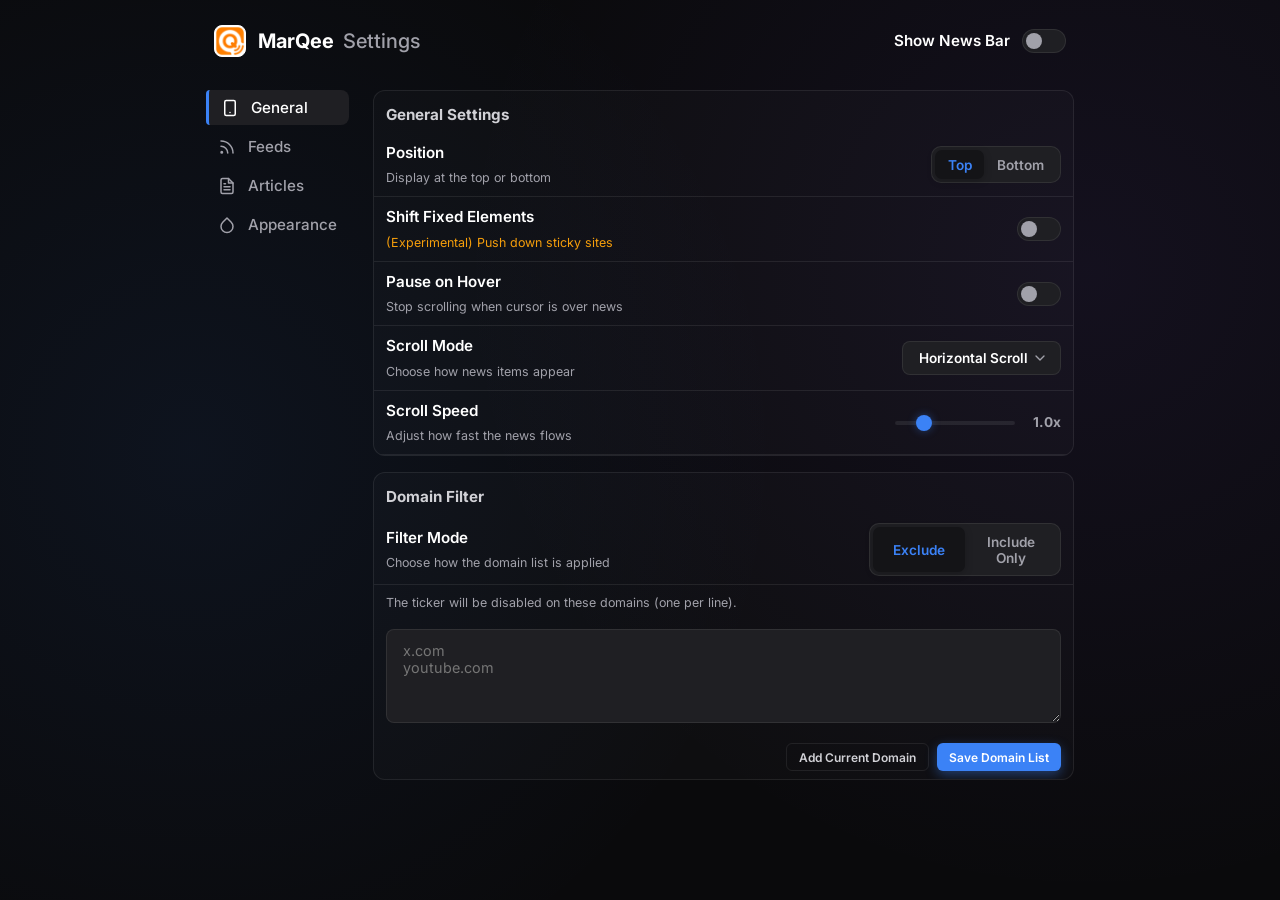
==== index.html @ fc572190 "feat: update default configuration settings and initialize new storage parameters" ====
<!DOCTYPE html>
<html lang="en">

<head>
    <meta charset="UTF-8">
    <meta name="viewport" content="width=device-width, initial-scale=1.0">
    <title>MarQee</title>
    <!-- Google Fonts: Inter for general English/Numbers, and Noto Sans JP just in case Japanese content is displayed -->
    <link rel="preconnect" href="https://fonts.googleapis.com">
    <link rel="preconnect" href="https://fonts.gstatic.com" crossorigin>
    <link
        href="https://fonts.googleapis.com/css2?family=Inter:wght@400;600;800&family=Noto+Sans+JP:wght@400;500;700&display=swap"
        rel="stylesheet">
    <link rel="stylesheet" href="style.css">
</head>

<body>

    <main class="mq-app-container">
        <!-- Settings Header -->
        <div class="mq-modal-header">
            <div class="mq-header-logo">
                <img src="icons/icon32.png" alt="MarQee Logo" class="mq-header-icon">
                <h2><span class="mq-brand-name">MarQee</span> <span class="mq-settings-text">Settings</span></h2>
            </div>
            <div class="mq-header-toggle" style="display: flex; align-items: center; gap: 0.75rem;">
                <span style="font-size: 0.95rem; font-weight: 600;">Show News Bar</span>
                <label class="mq-toggle-switch" aria-label="Show News Bar">
                    <input type="checkbox" id="mq-ticker-bar-toggle">
                    <span class="mq-toggle-slider"></span>
                </label>
            </div>
        </div>

        <div class="mq-settings-layout">
            <div class="mq-tabs-nav vertical">
                <button class="mq-tab-btn active" data-tab="tab-scroll">
                    <svg xmlns="http://www.w3.org/2000/svg" width="18" height="18" viewBox="0 0 24 24" fill="none" stroke="currentColor" stroke-width="2" stroke-linecap="round" stroke-linejoin="round"><rect x="5" y="2" width="14" height="20" rx="2" ry="2"></rect><line x1="12" y1="18" x2="12" y2="18"></line></svg>
                    General
                </button>
                <button class="mq-tab-btn" data-tab="tab-feed">
                    <svg xmlns="http://www.w3.org/2000/svg" width="18" height="18" viewBox="0 0 24 24" fill="none" stroke="currentColor" stroke-width="2" stroke-linecap="round" stroke-linejoin="round"><path d="M4 11a9 9 0 0 1 9 9"></path><path d="M4 4a16 16 0 0 1 16 16"></path><circle cx="5" cy="19" r="1"></circle></svg>
                    Feeds
                </button>
                <button class="mq-tab-btn" data-tab="tab-article">
                    <svg xmlns="http://www.w3.org/2000/svg" width="18" height="18" viewBox="0 0 24 24" fill="none" stroke="currentColor" stroke-width="2" stroke-linecap="round" stroke-linejoin="round"><path d="M14 2H6a2 2 0 0 0-2 2v16a2 2 0 0 0 2 2h12a2 2 0 0 0 2-2V8z"></path><polyline points="14 2 14 8 20 8"></polyline><line x1="16" y1="13" x2="8" y2="13"></line><line x1="16" y1="17" x2="8" y2="17"></line><polyline points="10 9 9 9 8 9"></polyline></svg>
                    Articles
                </button>
                <button class="mq-tab-btn" data-tab="tab-style">
                    <svg xmlns="http://www.w3.org/2000/svg" width="18" height="18" viewBox="0 0 24 24" fill="none" stroke="currentColor" stroke-width="2" stroke-linecap="round" stroke-linejoin="round"><path d="M12 2.69l5.66 5.66a8 8 0 1 1-11.31 0z"></path></svg>
                    Appearance
                </button>
            </div>

            <div class="mq-modal-body">
            <!-- Tab 1: General Settings (formerly Scroll) -->
            <div class="mq-tab-pane active" id="tab-scroll">
                <div class="mq-settings-section">
                    <h3>General Settings</h3>
                    <!-- Ticker Bar Position -->
                    <div class="mq-setting-row">
                        <div class="mq-setting-label">
                            <span class="mq-setting-title">Position</span>
                            <span class="mq-setting-desc">Display at the top or bottom</span>
                        </div>
                        <div class="mq-position-toggle" id="mq-ticker-pos-options">
                            <button class="mq-pos-btn active" data-pos="top">Top</button>
                            <button class="mq-pos-btn" data-pos="bottom">Bottom</button>
                        </div>
                    </div>

                    <!-- Shift Fixed Elements -->
                    <div class="mq-setting-row" id="mq-shift-fixed-row">
                        <div class="mq-setting-label">
                            <span class="mq-setting-title">Shift Fixed Elements</span>
                            <span class="mq-setting-desc" style="color: #f59e0b;">(Experimental) Push down sticky sites</span>
                        </div>
                        <label class="mq-toggle-switch" aria-label="Shift Fixed Elements">
                            <input type="checkbox" id="mq-shift-fixed-toggle">
                            <span class="mq-toggle-slider"></span>
                        </label>
                    </div>

                    <!-- Hover Pause Toggle -->
                    <div class="mq-setting-row">
                        <div class="mq-setting-label">
                            <span class="mq-setting-title">Pause on Hover</span>
                            <span class="mq-setting-desc">Stop scrolling when cursor is over news</span>
                        </div>
                        <label class="mq-toggle-switch" aria-label="Pause on Hover">
                            <input type="checkbox" id="mq-hover-pause-toggle">
                            <span class="mq-toggle-slider"></span>
                        </label>
                    </div>

                    <!-- Scroll Mode Selection -->
                    <div class="mq-setting-row">
                        <div class="mq-setting-label">
                            <span class="mq-setting-title">Scroll Mode</span>
                            <span class="mq-setting-desc">Choose how news items appear</span>
                        </div>
                        <select id="mq-scroll-mode-select" class="mq-custom-select">
                            <option value="horizontal">Horizontal Scroll</option>
                            <option value="horizontal-push">Horizontal Push</option>
                            <option value="vertical-push">Vertical Push</option>
                        </select>
                    </div>

                    <!-- Speed Control (Horizontal) -->
                    <div class="mq-setting-row" id="mq-speed-control-row">
                        <div class="mq-setting-label">
                            <span class="mq-setting-title">Scroll Speed</span>
                            <span class="mq-setting-desc">Adjust how fast the news flows</span>
                        </div>
                        <div class="mq-speed-control" title="Adjust scroll speed">
                            <input type="range" id="mq-speed-slider" min="0.5" max="3.0" step="0.1" value="1.0"
                                aria-label="Speed adjustment">
                            <span id="mq-speed-value" class="mq-speed-val">1.0x</span>
                        </div>
                    </div>

                    <!-- Pause Duration (Vertical) -->
                    <div class="mq-setting-row" id="mq-pause-duration-row" style="display: none;">
                        <div class="mq-setting-label">
                            <span class="mq-setting-title">Pause Duration</span>
                            <span class="mq-setting-desc">Time to stay on each article (s)</span>
                        </div>
                        <div class="mq-speed-control">
                            <input type="range" id="mq-pause-slider" min="1" max="10" step="1" value="3"
                                aria-label="Pause duration adjustment">
                            <span id="mq-pause-value" class="mq-speed-val">3s</span>
                        </div>
                    </div>
                </div>

                <!-- Domain Filter -->
                <div class="mq-settings-section">
                    <h3>Domain Filter</h3>
                    <div class="mq-setting-row">
                        <div class="mq-setting-label">
                            <span class="mq-setting-title">Filter Mode</span>
                            <span class="mq-setting-desc">Choose how the domain list is applied</span>
                        </div>
                        <div class="mq-position-toggle" id="mq-domain-filter-mode-options">
                            <button class="mq-pos-btn active" data-mode="exclude">Exclude</button>
                            <button class="mq-pos-btn" data-mode="include">Include Only</button>
                        </div>
                    </div>
                    <div class="mq-setting-row" style="flex-direction: column; align-items: flex-start; gap: 0.75rem;">
                        <div id="mq-domain-filter-desc" class="mq-setting-desc" style="margin-bottom: 0.25rem;">
                            The ticker will be disabled on these domains (one per line).
                        </div>
                        <textarea id="mq-excluded-domains-textarea" class="mq-custom-textarea" rows="4" placeholder="x.com&#10;youtube.com" style="width: 100%; box-sizing: border-box;"></textarea>
                        <div style="width: 100%; display: flex; justify-content: flex-end; gap: 0.5rem; margin-top: 0.5rem;">
                            <button id="mq-add-current-domain-btn" class="mq-secondary-btn mini">Add Current Domain</button>
                            <button id="mq-save-domains-btn" class="mq-primary-btn mini">Save Domain List</button>
                        </div>
                    </div>
                </div>
            </div>

            <!-- Tab 2: Feed Management -->
            <div class="mq-tab-pane" id="tab-feed">
                <!-- RSS Fetch Interval Control -->
                <div class="mq-settings-section">
                    <h3>Update Settings</h3>
                    <div class="mq-setting-row">
                        <div class="mq-setting-label">
                            <span class="mq-setting-title">Update Interval</span>
                            <span class="mq-setting-desc">How often to check for news (minutes)</span>
                        </div>
                        <div class="mq-speed-control" title="Adjust update interval">
                            <input type="range" id="mq-interval-slider" min="1" max="60" step="1" value="15"
                                aria-label="Interval adjustment">
                            <span id="mq-interval-value" class="mq-speed-val">15m</span>
                        </div>
                    </div>
                </div>

                <div class="mq-settings-section mq-feed-form-container">
                    <h3 id="mq-form-title">Add Feed</h3>
                    <div class="mq-form-group">
                        <label for="mq-new-genre-name">Source Name</label>
                        <input type="text" id="mq-new-genre-name" placeholder="e.g., World News">
                    </div>
                    <div class="mq-form-group">
                        <label for="mq-new-feed-url">RSS URL</label>
                        <input type="url" id="mq-new-feed-url" placeholder="https://example.com/rss.xml">
                    </div>
                    <div class="mq-form-actions">
                        <button id="mq-add-feed-btn" class="mq-primary-btn">Add</button>
                        <button id="mq-cancel-edit-btn" class="mq-secondary-btn" style="display: none;">Cancel</button>
                    </div>
                </div>

                <div class="mq-settings-section mq-feed-list-container">
                    <h3>Registered Feeds</h3>
                    <ul class="mq-feed-list" id="mq-feed-list">
                        <!-- Feed items will be injected here -->
                    </ul>
                </div>
            </div>

            <!-- Tab 2: Article Processing -->
            <div class="mq-tab-pane" id="tab-article">
                <div class="mq-settings-section">
                    <h3>Article Settings</h3>

                    <!-- Article Age Filter Toggle -->
                    <div class="mq-setting-row">
                        <div class="mq-setting-label">
                            <span class="mq-setting-title">Show Recent Only</span>
                            <span class="mq-setting-desc">Only show articles within a time window</span>
                        </div>
                        <label class="mq-toggle-switch" aria-label="Show Recent Only">
                            <input type="checkbox" id="mq-article-age-filter-toggle">
                            <span class="mq-toggle-slider"></span>
                        </label>
                    </div>

                    <!-- Article Age Hours Slider -->
                    <div class="mq-setting-row" id="mq-article-age-row" style="display: none;">
                        <div class="mq-setting-label">
                            <span class="mq-setting-title">Time Window</span>
                            <span class="mq-setting-desc">Show articles from the last X hours</span>
                        </div>
                        <div class="mq-speed-control">
                            <input type="range" id="mq-article-age-slider" min="1" max="72" step="1" value="12"
                                aria-label="Article age filter hours">
                            <span id="mq-article-age-value" class="mq-speed-val">12h</span>
                        </div>
                    </div>

                    <!-- Article Sort Order -->
                    <div class="mq-setting-row">
                        <div class="mq-setting-label">
                            <span class="mq-setting-title">Sort Order</span>
                            <span class="mq-setting-desc">Order in which articles are shown</span>
                        </div>
                        <select id="mq-article-sort-select" class="mq-custom-select">
                            <option value="chrono">Newest First</option>
                            <option value="random">Random</option>
                        </select>
                    </div>

                    <!-- Blink New Articles Toggle -->
                    <div class="mq-setting-row">
                        <div class="mq-setting-label">
                            <span class="mq-setting-title">Blink New Articles</span>
                            <span class="mq-setting-desc">Highlight news from the last hour</span>
                        </div>
                        <label class="mq-toggle-switch" aria-label="Blink New Articles">
                            <input type="checkbox" id="mq-blink-new-toggle">
                            <span class="mq-toggle-slider"></span>
                        </label>
                    </div>

                    <!-- Article Grouping -->
                    <div class="mq-setting-row">
                        <div class="mq-setting-label">
                            <span class="mq-setting-title">Display Mode</span>
                            <span class="mq-setting-desc">Group by source or mix them all</span>
                        </div>
                        <select id="mq-article-group-select" class="mq-custom-select">
                            <option value="grouped">Group by Source</option>
                            <option value="mixed" selected>Mixed</option>
                        </select>
                    </div>
                </div>
            </div>

            <!-- Tab 3: Visual Style -->
            <div class="mq-tab-pane" id="tab-style">
                <div class="mq-settings-section">
                    <h3>Style Customization</h3>

                    <!-- Color Scheme Selection -->
                    <div class="mq-setting-row">
                        <div class="mq-setting-label">
                            <span class="mq-setting-title">Color Scheme</span>
                            <span class="mq-setting-desc">Change the news bar colors</span>
                        </div>
                        <select id="mq-color-scheme-select" class="mq-custom-select">
                            <option value="system">System (Default)</option>
                            <option value="light">Light</option>
                            <option value="dark">Dark</option>
                            <option value="neon-blue">Neon Blue</option>
                            <option value="amber">Amber (Retro)</option>
                            <option value="tricolor">Tricolor LED</option>
                            <option value="emerald">Emerald</option>
                             <option value="monochrome">Monochrome</option>
                        </select>
                    </div>

                    <!-- Custom Scheme Colors (Nested) -->
                    <div id="mq-custom-colors-container" class="mq-sub-settings-container">
                        <!-- Light Mode Color Picker -->
                        <div id="mq-group-light-color" class="mq-setting-row mq-sub-row">
                            <div class="mq-setting-label">
                                <span class="mq-setting-title">Light Mode Text</span>
                            </div>
                            <div class="mq-color-picker-group">
                                <input type="color" id="mq-color-light-picker" value="#2563eb">
                                <button id="mq-reset-light-color" class="mq-reset-btn" title="Reset to default">
                                    <svg xmlns="http://www.w3.org/2000/svg" width="14" height="14" viewBox="0 0 24 24" fill="none" stroke="currentColor" stroke-width="2" stroke-linecap="round" stroke-linejoin="round"><path d="M3 12a9 9 0 0 1 9-9 9.75 9.75 0 0 1 6.74 2.74L21 8"></path><path d="M21 3v5h-5"></path><path d="M21 12a9 9 0 0 1-9 9 9.75 9.75 0 0 1-6.74-2.74L3 16"></path><path d="M8 16H3v5"></path></svg>
                                </button>
                            </div>
                        </div>

                        <!-- Dark Mode Color Picker -->
                        <div id="mq-group-dark-color" class="mq-setting-row mq-sub-row">
                            <div class="mq-setting-label">
                                <span class="mq-setting-title">Dark Mode Text</span>
                            </div>
                            <div class="mq-color-picker-group">
                                <input type="color" id="mq-color-dark-picker" value="#3b82f6">
                                <button id="mq-reset-dark-color" class="mq-reset-btn" title="Reset to default">
                                    <svg xmlns="http://www.w3.org/2000/svg" width="14" height="14" viewBox="0 0 24 24" fill="none" stroke="currentColor" stroke-width="2" stroke-linecap="round" stroke-linejoin="round"><path d="M3 12a9 9 0 0 1 9-9 9.75 9.75 0 0 1 6.74 2.74L21 8"></path><path d="M21 3v5h-5"></path><path d="M21 12a9 9 0 0 1-9 9 9.75 9.75 0 0 1-6.74-2.74L3 16"></path><path d="M8 16H3v5"></path></svg>
                                </button>
                            </div>
                        </div>

                        <!-- Tricolor LED Customization -->
                        <div id="mq-group-tricolor-color">
                            <div class="mq-setting-row mq-sub-row">
                                <div class="mq-setting-label">
                                    <span class="mq-setting-title">Article Title</span>
                                </div>
                                <select id="mq-tricolor-link-select" class="mq-custom-select mini">
                                    <option value="#ffb000">Orange</option>
                                    <option value="#00ff41">Green</option>
                                    <option value="#ff4d4d">Red</option>
                                </select>
                            </div>
                            <div class="mq-setting-row mq-sub-row">
                                <div class="mq-setting-label">
                                    <span class="mq-setting-title">Timestamp</span>
                                </div>
                                <select id="mq-tricolor-time-select" class="mq-custom-select mini">
                                    <option value="#ffb000">Orange</option>
                                    <option value="#00ff41">Green</option>
                                    <option value="#ff4d4d">Red</option>
                                </select>
                            </div>
                            <div class="mq-setting-row mq-sub-row">
                                <div class="mq-setting-label">
                                    <span class="mq-setting-title">Source Name</span>
                                </div>
                                <select id="mq-tricolor-source-select" class="mq-custom-select mini">
                                    <option value="#ffb000">Orange</option>
                                    <option value="#00ff41">Green</option>
                                    <option value="#ff4d4d">Red</option>
                                </select>
                            </div>
                            <div class="mq-setting-row mq-sub-row" style="justify-content: flex-end; padding-top: 0.5rem; padding-bottom: 0.5rem;">
                                <button id="mq-reset-tricolor-colors" class="mq-secondary-btn mini">Reset Tricolor Defaults</button>
                            </div>
                        </div>
                    </div>


                    <!-- Font Weight Selection -->
                    <div class="mq-setting-row">
                        <div class="mq-setting-label">
                            <span class="mq-setting-title">Font Weight</span>
                            <span class="mq-setting-desc">Adjust the thickness of the text</span>
                        </div>
                        <select id="mq-font-weight-select" class="mq-custom-select">
                            <option value="light">Light</option>
                            <option value="normal" selected>Normal</option>
                            <option value="bold">Bold</option>
                        </select>
                    </div>

                    <!-- Font Size Control -->
                    <div class="mq-setting-row">
                        <div class="mq-setting-label">
                            <span class="mq-setting-title">Font Size</span>
                            <span class="mq-setting-desc">Adjust the size of the ticker text</span>
                        </div>
                        <div class="mq-speed-control">
                            <input type="range" id="mq-font-size-slider" min="10" max="24" step="1" value="14"
                                aria-label="Font size adjustment">
                            <span id="mq-font-size-value" class="mq-speed-val">14px</span>
                        </div>
                    </div>

                    <!-- Visual Effect Selection (Segmented Control) -->
                    <div class="mq-setting-row" id="mq-visual-effect-row">
                        <div class="mq-setting-label">
                            <span class="mq-setting-title">Visual Effect</span>
                            <span class="mq-setting-desc">Choose a premium overlay effect</span>
                        </div>
                        <div class="mq-position-toggle" id="mq-visual-effect-options">
                            <button class="mq-pos-btn active" data-effect="none">None</button>
                            <button class="mq-pos-btn" data-effect="glass">Glass</button>
                            <button class="mq-pos-btn" data-effect="led">LED</button>
                        </div>
                    </div>

                    <!-- Glass Blur Intensity -->
                    <div class="mq-setting-row" id="mq-glass-blur-row" style="display:none;">
                        <div class="mq-setting-label">
                            <span class="mq-setting-title">Blur Intensity</span>
                            <span class="mq-setting-desc">Adjust the background blur strength</span>
                        </div>
                        <div class="mq-speed-control">
                            <input type="range" id="mq-glass-blur-slider" min="0" max="20" step="1" value="12">
                            <span id="mq-glass-blur-value" class="mq-speed-val">12px</span>
                        </div>
                    </div>

                    <!-- Glass Brightness -->
                    <div class="mq-setting-row" id="mq-glass-brightness-row" style="display:none;">
                        <div class="mq-setting-label">
                            <span class="mq-setting-title">Brightness</span>
                            <span class="mq-setting-desc">Adjust glass overlay brightness</span>
                        </div>
                        <div class="mq-speed-control">
                            <input type="range" id="mq-glass-brightness-slider" min="0.2" max="2.0" step="0.1" value="1.0">
                            <span id="mq-glass-brightness-value" class="mq-speed-val">1.0</span>
                        </div>
                    </div>

                    <!-- LED Blend Mode -->
                    <div class="mq-setting-row" id="mq-led-blend-mode-row">
                        <div class="mq-setting-label">
                            <span class="mq-setting-title">Blend Mode</span>
                            <span class="mq-setting-desc">How the LED grid combines with text</span>
                        </div>
                        <select id="mq-led-blend-mode-select" class="mq-custom-select">
                            <option value="screen">Screen</option>
                            <option value="overlay" selected>Overlay</option>
                            <option value="lighten">Lighten</option>
                            <option value="color-dodge">Color Dodge</option>
                            <option value="soft-light">Soft Light</option>
                            <option value="difference">Difference</option>
                        </select>
                    </div>

                    <!-- LED Grid Opacity -->
                    <div class="mq-setting-row" id="mq-led-opacity-row">
                        <div class="mq-setting-label">
                            <span class="mq-setting-title">Grid Opacity</span>
                            <span class="mq-setting-desc">Adjust the visibility of the LED grid</span>
                        </div>
                        <div class="mq-speed-control">
                            <input type="range" id="mq-led-opacity-slider" min="0" max="1" step="0.1" value="0.6"
                                aria-label="Grid opacity adjustment">
                            <span id="mq-led-opacity-value" class="mq-speed-val">0.6</span>
                        </div>
                    </div>


                </div>
            </div>

            <!-- Tab 4: Scroll Behavior -->
        </div>
    </main>


    <script src="script.js"></script>
</body>

</html>
---- style.css ----
:root {
    /* Color Palette - Default (Dark) */
    --mq-bg-primary: #0a0a0c;
    --mq-bg-secondary: #141417;
    --mq-bg-tertiary: #1f1f23;

    --mq-text-primary: #ffffff;
    --mq-text-secondary: #d1d1d6;
    /* Brightened from #a1a1aa */
    --mq-text-tertiary: #a1a1aa;
    /* Brightened from #71717a */

    --mq-accent-primary: #3b82f6;
    --mq-accent-glow: rgba(59, 130, 246, 0.4);
    --mq-live-red: #ef4444;
    --mq-danger: #ef4444;

    --mq-logo-gradient: linear-gradient(135deg, #fff 0%, #a1a1aa 100%);
    --mq-header-brand-color: #ffffff;
    --mq-header-icon-border: #ffffff;

    /* Element Borders / Glassmorphism */
    --mq-border-color: rgba(255, 255, 255, 0.08);
    --mq-glass-bg: rgba(20, 20, 23, 0.6);
    --mq-glass-border: rgba(255, 255, 255, 0.1);

    /* Shadow */
    --mq-box-shadow: 0 10px 40px rgba(0, 0, 0, 0.5);
    --mq-modal-shadow: 0 20px 50px rgba(0, 0, 0, 0.8);

    /* Background Gradients */
    --mq-bg-gradient-1: rgba(59, 130, 246, 0.08);
    --mq-bg-gradient-2: rgba(139, 92, 246, 0.08);

    /* Typography */
    --mq-font-sans: 'Inter', 'Noto Sans JP', sans-serif;

    /* Animation Timing */
    --mq-transition-speed: 0.3s;
}

[data-theme="light"] {
    --mq-bg-primary: #f0f4f8;
    --mq-bg-secondary: #ffffff;
    --mq-bg-tertiary: #e8edf3;

    --mq-text-primary: #1e293b;
    --mq-text-secondary: #475569;
    --mq-text-tertiary: #64748b;

    --mq-accent-primary: #2563eb;
    --mq-accent-glow: rgba(37, 99, 235, 0.18);

    --mq-logo-gradient: linear-gradient(135deg, #334155 0%, #64748b 100%);
    --mq-header-brand-color: #1e293b;
    --mq-header-icon-border: #cbd5e1;

    --mq-border-color: rgba(0, 0, 0, 0.10);
    --mq-glass-bg: rgba(255, 255, 255, 0.85);
    --mq-glass-border: rgba(0, 0, 0, 0.06);

    --mq-box-shadow: 0 4px 24px rgba(0, 0, 0, 0.06);
    --mq-modal-shadow: 0 12px 40px rgba(0, 0, 0, 0.10);

    --mq-bg-gradient-1: rgba(37, 99, 235, 0.04);
    --mq-bg-gradient-2: rgba(124, 58, 237, 0.04);
}

/* ==========================================================================
   Base Reset & Typography
   ========================================================================== */
*,
*::before,
*::after {
    box-sizing: border-box;
    margin: 0;
    padding: 0;
}

html {
    min-width: 650px;
    min-height: 500px;
}

body {
    background-color: var(--mq-bg-primary);
    color: var(--mq-text-primary);
    font-family: var(--mq-font-sans);
    line-height: 1.6;
    min-height: 100vh;
    display: flex;
    justify-content: center;
    align-items: flex-start;
    padding: 0;
    background-image:
        radial-gradient(circle at 15% 50%, var(--mq-bg-gradient-1) 0%, transparent 50%),
        radial-gradient(circle at 85% 30%, var(--mq-bg-gradient-2) 0%, transparent 50%);
    background-attachment: fixed;
    overflow-x: hidden;
    transition: background-color var(--mq-transition-speed), color var(--mq-transition-speed);
}

/* ==========================================================================
   Layout Container
   ========================================================================== */
.mq-app-container {
    width: 100%;
    max-width: 900px;
    padding: 1rem;
    display: flex;
    flex-direction: column;
    gap: 1rem;
    z-index: 1;
}

/* Settings App Header */
.mq-modal-header {
    display: flex;
    justify-content: space-between;
    align-items: center;
    padding: 0.75rem 0.5rem;
    margin-bottom: 0.5rem;
    height: 50px;
    /* Fixed height to prevent any layout shift */
    flex-shrink: 0;
}

.mq-header-logo {
    display: flex;
    align-items: center;
    gap: 0.75rem;
}

.mq-header-icon {
    width: 32px;
    height: 32px;
    object-fit: contain;
    border: 1px solid var(--mq-header-icon-border);
    border-radius: 8px;
    background: #fff;
    /* Ensure white background under border if icon is transparent */
}

.mq-modal-header h2 {
    font-size: 1.25rem;
    font-weight: 700;
    margin: 0;
    line-height: 1;
}

.mq-brand-name {
    color: var(--mq-header-brand-color);
}

.mq-settings-text {
    color: var(--mq-text-tertiary);
    font-weight: 500;
    margin-left: 0.25rem;
}

/* ==========================================================================
   Vertical Tabs & Layout
   ========================================================================== */
.mq-settings-layout {
    display: flex;
    gap: 1rem;
    align-items: flex-start;
}

.mq-tabs-nav.vertical {
    display: flex;
    flex-direction: column;
    gap: 0.25rem;
    min-width: 140px;
    padding-right: 0.5rem;
}

.mq-tab-btn {
    display: flex;
    align-items: center;
    gap: 0.75rem;
    background: transparent;
    border: none;
    color: var(--mq-text-tertiary);
    font-family: var(--mq-font-sans);
    font-size: 0.95rem;
    font-weight: 500;
    padding: 0.5rem 0.75rem;
    border-radius: 8px;
    cursor: pointer;
    text-align: left;
    transition: all 0.2s;
}

.mq-tab-btn:hover {
    color: var(--mq-text-primary);
    background: rgba(255, 255, 255, 0.05);
}

[data-theme="light"] .mq-tab-btn:hover {
    background: rgba(0, 0, 0, 0.04);
}

.mq-tab-btn.active {
    color: var(--mq-text-primary);
    background: var(--mq-bg-tertiary);
    border-left: 3px solid var(--mq-accent-primary);
    border-radius: 4px 8px 8px 4px;
    /* Flatter left side because of border */
}

/* Base Body Area */
.mq-modal-body {
    display: flex;
    flex-direction: column;
    flex: 1;
    /* Take remaining width */
    min-width: 0;
}

.mq-tab-pane {
    display: none;
}

.mq-tab-pane.active {
    display: block;
    animation: fadeIn 0.3s;
}

@keyframes fadeIn {
    from {
        opacity: 0;
        transform: translateY(5px);
    }

    to {
        opacity: 1;
        transform: translateY(0);
    }
}

/* ==========================================================================
   Settings Modal
   ========================================================================== */
/* ==========================================================================
   Speed Control Slider (Re-added for settings)
   ========================================================================== */
.mq-speed-control {
    display: flex;
    align-items: center;
    gap: 0.6rem;
    color: var(--mq-text-tertiary);
    transition: color 0.2s;
}

.mq-speed-control:hover {
    color: var(--mq-text-secondary);
}

.mq-speed-control input[type=range] {
    appearance: none;
    -webkit-appearance: none;
    width: 120px;
    background: transparent;
}

.mq-speed-control input[type=range]:focus {
    outline: none;
}

.mq-speed-control input[type=range]::-webkit-slider-runnable-track {
    width: 100%;
    height: 4px;
    cursor: pointer;
    background: var(--mq-border-color);
    border-radius: 2px;
}

.mq-speed-control input[type=range]::-webkit-slider-thumb {
    height: 16px;
    width: 16px;
    border-radius: 50%;
    background: var(--mq-accent-primary);
    cursor: pointer;
    -webkit-appearance: none;
    margin-top: -6px;
    box-shadow: 0 0 8px rgba(59, 130, 246, 0.4);
    transition: transform 0.1s;
}

.mq-speed-control input[type=range]:hover::-webkit-slider-thumb {
    transform: scale(1.2);
}

/* Firefox support */
.mq-speed-control input[type=range]::-moz-range-track {
    width: 100%;
    height: 4px;
    cursor: pointer;
    background: var(--mq-border-color);
    border-radius: 2px;
}

.mq-speed-control input[type=range]::-moz-range-thumb {
    height: 16px;
    width: 16px;
    border-radius: 50%;
    background: var(--mq-accent-primary);
    cursor: pointer;
    border: none;
}

.mq-speed-val {
    font-size: 0.85rem;
    font-weight: 700;
    font-family: var(--mq-font-sans);
    min-width: 36px;
    text-align: right;
}

/* ==========================================================================
   Setting Rows
   ========================================================================== */

.mq-setting-row {
    display: flex;
    align-items: center;
    justify-content: space-between;
    gap: 1rem;
    padding: 0.5rem 0.75rem;
    /* Indent the rows */
    border-bottom: 1px solid var(--mq-border-color);
    margin-bottom: 0;
    /* Make it compact */
}

.mq-setting-row:last-of-type {
    border-bottom: none;
}

.mq-settings-section {
    background: rgba(255, 255, 255, 0.02);
    border: 1px solid var(--mq-border-color);
    border-radius: 12px;
    margin-bottom: 1rem;
    overflow: hidden;
}

[data-theme="light"] .mq-settings-section {
    background: rgba(255, 255, 255, 0.65);
    box-shadow: 0 1px 6px rgba(0, 0, 0, 0.04);
}

.mq-settings-section h3 {
    font-size: 0.95rem;
    font-weight: 700;
    color: var(--mq-text-secondary);
    margin: 0;
    padding: 0.75rem 0.75rem 0.35rem 0.75rem;
    background: transparent;
}

.mq-setting-label {
    display: flex;
    flex-direction: column;
    gap: 0.2rem;
}

.mq-setting-title {
    font-size: 0.95rem;
    font-weight: 600;
    color: var(--mq-text-primary);
}

.mq-setting-desc {
    font-size: 0.78rem;
    color: var(--mq-text-tertiary);
}

/* Toggle Switch */
.mq-toggle-switch {
    position: relative;
    display: inline-block;
    width: 44px;
    height: 24px;
    flex-shrink: 0;
    cursor: pointer;
}

.mq-toggle-switch input {
    opacity: 0;
    width: 0;
    height: 0;
    position: absolute;
}

.mq-toggle-slider {
    position: absolute;
    inset: 0;
    background: var(--mq-bg-tertiary);
    border: 1px solid var(--mq-border-color);
    border-radius: 24px;
    transition: background 0.25s ease, border-color 0.25s ease;
}

.mq-toggle-slider::before {
    content: '';
    position: absolute;
    width: 16px;
    height: 16px;
    left: 3px;
    top: 50%;
    transform: translateY(-50%);
    background: var(--mq-text-tertiary);
    border-radius: 50%;
    transition: transform 0.25s ease, background 0.25s ease;
}

.mq-toggle-switch input:checked+.mq-toggle-slider {
    background: var(--mq-accent-primary);
    border-color: var(--mq-accent-primary);
}

.mq-toggle-switch input:checked+.mq-toggle-slider::before {
    transform: translateX(20px) translateY(-50%);
    background: #fff;
}

.mq-toggle-switch:focus-within .mq-toggle-slider {
    box-shadow: 0 0 0 2px var(--mq-accent-glow);
}

/* Position Toggle */
.mq-position-toggle {
    display: flex;
    background: var(--mq-bg-tertiary);
    padding: 3px;
    border-radius: 10px;
    border: 1px solid var(--mq-border-color);
}

.mq-pos-btn {
    flex: 1;
    padding: 0.4rem 0.8rem;
    border: none;
    background: transparent;
    color: var(--mq-text-tertiary);
    font-size: 0.85rem;
    font-weight: 600;
    font-family: var(--mq-font-sans);
    cursor: pointer;
    border-radius: 7px;
    transition: all 0.2s cubic-bezier(0.4, 0, 0.2, 1);
}

.mq-pos-btn.active {
    background: var(--mq-bg-secondary);
    color: var(--mq-accent-primary);
    box-shadow: 0 2px 8px rgba(0, 0, 0, 0.2);
}

[data-theme="light"] .mq-pos-btn.active {
    background: #fff;
    box-shadow: 0 2px 6px rgba(0, 0, 0, 0.06);
}

/* Forms */
.mq-form-group {
    display: flex;
    flex-direction: column;
    gap: 0.5rem;
    margin-bottom: 1.25rem;
}

.mq-form-group label {
    font-size: 0.9rem;
    font-weight: 600;
    color: var(--mq-text-secondary);
}

.mq-form-group input {
    background: var(--mq-bg-tertiary);
    border: 1px solid var(--mq-border-color);
    border-radius: 10px;
    padding: 0.75rem 1rem;
    color: var(--mq-text-primary);
    font-family: var(--mq-font-sans);
    font-size: 0.95rem;
    width: 100%;
    transition: all 0.2s;
}

[data-theme="light"] .mq-form-group input {
    background: #fff;
}

.mq-form-group input:focus {
    outline: none;
    border-color: var(--mq-accent-primary);
    box-shadow: 0 0 0 3px var(--mq-accent-glow);
}

.mq-primary-btn {
    background: var(--mq-accent-primary);
    color: #fff;
    border: none;
    border-radius: 10px;
    padding: 0.75rem 1.25rem;
    font-size: 0.95rem;
    font-weight: 600;
    font-family: var(--mq-font-sans);
    cursor: pointer;
    transition: all 0.2s;
    box-shadow: 0 4px 12px var(--mq-accent-glow);
}

.mq-primary-btn:hover {
    transform: translateY(-2px);
    box-shadow: 0 6px 16px var(--mq-accent-glow);
}

.mq-primary-btn:active {
    transform: translateY(0);
}

.mq-secondary-btn {
    background: transparent;
    color: var(--mq-text-secondary);
    border: 1px solid var(--mq-border-color);
    border-radius: 10px;
    padding: 0.75rem 1.25rem;
    font-size: 0.95rem;
    font-weight: 600;
    font-family: var(--mq-font-sans);
    cursor: pointer;
    transition: all 0.2s;
}

.mq-secondary-btn:hover {
    background: var(--mq-bg-tertiary);
    color: var(--mq-text-primary);
    border-color: var(--mq-text-tertiary);
}

.mq-form-actions {
    display: flex;
    justify-content: flex-end;
    gap: 0.75rem;
    margin-top: 1rem;
}

/* Feed List Styles */
.mq-feed-form-container {
    background: var(--mq-bg-secondary);
    border: 1px solid var(--mq-border-color);
    border-radius: 16px;
    padding: 1.25rem;
    margin-bottom: 1.5rem;
}

.mq-feed-list-container {
    display: flex;
    flex-direction: column;
    gap: 1rem;
}

.mq-feed-list {
    list-style: none;
    display: flex;
    flex-direction: column;
    gap: 0.75rem;
}

.mq-feed-item {
    display: flex;
    align-items: center;
    gap: 1rem;
    background: var(--mq-bg-secondary);
    border: 1px solid var(--mq-border-color);
    border-radius: 12px;
    padding: 0.75rem 1rem;
    transition: all 0.2s;
}

[data-theme="light"] .mq-feed-item {
    background: #fff;
    box-shadow: 0 2px 8px rgba(0, 0, 0, 0.04);
}

.mq-feed-item:hover {
    border-color: var(--mq-text-tertiary);
    transform: translateX(4px);
}

.mq-drag-handle {
    color: var(--mq-text-tertiary);
    cursor: grab;
    padding: 0.25rem;
}

.mq-drag-handle:active {
    cursor: grabbing;
}

.mq-feed-info {
    flex: 1;
    min-width: 0;
}

.mq-feed-name {
    font-weight: 600;
    font-size: 0.95rem;
    color: var(--mq-text-primary);
    display: block;
    margin-bottom: 0.15rem;
}

.mq-feed-url {
    font-size: 0.78rem;
    color: var(--mq-text-tertiary);
    white-space: nowrap;
    overflow: hidden;
    text-overflow: ellipsis;
    display: block;
}

.mq-feed-actions {
    display: flex;
    align-items: center;
    gap: 0.5rem;
}

.mq-feed-toggle {
    margin-right: 0.5rem;
    transform: scale(0.8);
}

.mq-feed-item.mq-disabled .mq-feed-name {
    text-decoration: line-through;
    color: var(--mq-text-tertiary);
}

.mq-delete-btn {
    appearance: none;
    background: transparent;
    border: none;
    color: var(--mq-text-tertiary);
    cursor: pointer;
    padding: 0.25rem;
    border-radius: 4px;
    transition: all 0.2s;
    flex-shrink: 0;
}

.mq-delete-btn:hover {
    color: var(--mq-text-primary);
    background: rgba(255, 255, 255, 0.05);
}

[data-theme="light"] .mq-delete-btn:hover {
    color: #dc2626;
    background: rgba(220, 38, 38, 0.06);
}

.mq-edit-btn {
    appearance: none;
    background: transparent;
    border: none;
    color: var(--mq-text-tertiary);
    cursor: pointer;
    padding: 0.25rem;
    border-radius: 4px;
    transition: all 0.2s;
    flex-shrink: 0;
    display: flex;
    align-items: center;
    justify-content: center;
}

.mq-edit-btn:hover {
    color: var(--mq-accent-primary);
    background: rgba(59, 130, 246, 0.1);
}

.mq-feed-item.mq-editing {
    border-color: var(--mq-accent-primary);
    box-shadow: 0 0 0 2px var(--mq-accent-glow);
    background: var(--mq-bg-secondary);
}

.mq-feed-item.mq-dragging {
    opacity: 0.5;
    background: var(--mq-bg-tertiary);
}

.mq-feed-item.mq-drag-over {
    border-color: var(--mq-accent-primary);
    transform: scale(1.02);
}

.mq-delete-btn.mq-confirm-mode {
    background: rgba(239, 68, 68, 0.1);
    color: var(--mq-danger) !important;
}

/* ==========================================================================
   Responsive adjustments
   ========================================================================== */
@media (max-width: 600px) {
    .mq-app-container {
        padding: 0.75rem;
    }

    .mq-top-bar {
        gap: 0.5rem;
    }

    .mq-genre-btn {
        font-size: 0.8rem;
        padding: 0.5rem 1rem;
    }

    .mq-ticker-item .mq-headline {
        font-size: 0.95rem;
    }

    .mq-ticker-item .mq-summary {
        font-size: 0.85rem;
    }

    .mq-feed-url {
        max-width: 150px;
    }
}

/* ==========================================================================
   Theme Switcher Styles
   ========================================================================== */
.mq-theme-switcher-container {
    margin-bottom: 2rem;
    padding-bottom: 1.5rem;
    border-bottom: 1px solid var(--mq-border-color);
}

.mq-theme-switcher-container h3 {
    font-size: 1rem;
    color: var(--mq-text-secondary);
    margin-bottom: 1rem;
}

.mq-theme-options {
    display: flex;
    gap: 0.5rem;
    background: var(--mq-bg-tertiary);
    padding: 0.25rem;
    border-radius: 10px;
    border: 1px solid var(--mq-border-color);
}

.mq-theme-btn {
    flex: 1;
    appearance: none;
    -webkit-appearance: none;
    background: transparent;
    border: none;
    color: #a1a1aa;
    /* Explicit bright grey for inactive buttons */
    font-family: var(--mq-font-sans);
    font-size: 0.85rem;
    font-weight: 600;
    padding: 0.6rem;
    border-radius: 8px;
    cursor: pointer;
    transition: all var(--mq-transition-speed) ease;
    display: flex;
    align-items: center;
    justify-content: center;
    gap: 0.5rem;
}

.mq-theme-btn:hover {
    color: #ffffff;
    background: rgba(255, 255, 255, 0.1);
}

[data-theme="light"] .mq-theme-btn {
    color: #64748b;
}

[data-theme="light"] .mq-theme-btn:hover {
    color: #334155;
    background: rgba(0, 0, 0, 0.05);
}

.mq-theme-btn.active {
    background: var(--mq-bg-secondary);
    color: #ffffff !important;
    box-shadow: 0 0 0 2px var(--mq-accent-primary), 0 4px 15px rgba(0, 0, 0, 0.4);
    z-index: 1;
}

[data-theme="light"] .mq-theme-btn.active {
    background: #ffffff;
    color: #1e293b !important;
    box-shadow: 0 0 0 2px var(--mq-accent-primary), 0 4px 15px rgba(0, 0, 0, 0.08);
}

/* ==========================================================================
   Style Customization
   ========================================================================== */


.mq-custom-select {
    appearance: none;
    -webkit-appearance: none;
    background: var(--mq-bg-tertiary);
    border: 1px solid var(--mq-border-color);
    color: var(--mq-text-primary);
    padding: 0.5rem 2rem 0.5rem 1rem;
    border-radius: 8px;
    font-family: inherit;
    font-size: 0.85rem;
    font-weight: 600;
    cursor: pointer;
    background-image: url("data:image/svg+xml,%3Csvg xmlns='http://www.w3.org/2000/svg' width='16' height='16' viewBox='0 0 24 24' fill='none' stroke='%23a1a1aa' stroke-width='2' stroke-linecap='round' stroke-linejoin='round'%3E%3Cpolyline points='6 9 12 15 18 9'%3E%3C/polyline%3E%3C/svg%3E");
    background-repeat: no-repeat;
    background-position: right 0.75rem center;
    background-size: 1rem;
    transition: border-color 0.2s, box-shadow 0.2s;
}

.mq-custom-select.mini {
    padding: 0.25rem 1.75rem 0.25rem 0.5rem;
    font-size: 0.75rem;
    background-position: right 0.4rem center;
    background-size: 0.8rem;
    border-radius: 6px;
}

.mq-secondary-btn.mini {
    padding: 0.35rem 0.75rem;
    font-size: 0.75rem;
    border-radius: 6px;
}

.mq-primary-btn.mini {
    padding: 0.35rem 0.75rem;
    font-size: 0.75rem;
    border-radius: 6px;
}

.mq-custom-textarea {
    background: var(--mq-bg-tertiary);
    border: 1px solid var(--mq-border-color);
    color: var(--mq-text-primary);
    padding: 0.75rem 1rem;
    border-radius: 8px;
    font-family: inherit;
    font-size: 0.9rem;
    resize: vertical;
    transition: border-color 0.2s, box-shadow 0.2s;
}

.mq-custom-textarea:focus {
    outline: none;
    border-color: var(--mq-accent-primary);
    box-shadow: 0 0 0 2px var(--mq-accent-glow);
}

[data-theme="light"] .mq-custom-select {
    background-image: url("data:image/svg+xml,%3Csvg xmlns='http://www.w3.org/2000/svg' width='16' height='16' viewBox='0 0 24 24' fill='none' stroke='%23475569' stroke-width='2' stroke-linecap='round' stroke-linejoin='round'%3E%3Cpolyline points='6 9 12 15 18 9'%3E%3C/polyline%3E%3C/svg%3E");
}

/* Color Picker & Reset Buttons */
.mq-color-picker-group {
    display: flex;
    align-items: center;
    gap: 0.75rem;
}

.mq-color-picker-group input[type="color"] {
    appearance: none;
    -webkit-appearance: none;
    border: none;
    width: 32px;
    height: 32px;
    cursor: pointer;
    background: none;
    padding: 0;
    border-radius: 6px;
    overflow: hidden;
}

.mq-color-picker-group input[type="color"]::-webkit-color-swatch-wrapper {
    padding: 0;
}

.mq-color-picker-group input[type="color"]::-webkit-color-swatch {
    border: 2px solid var(--mq-border-color);
    border-radius: 6px;
}

.mq-reset-btn {
    display: flex;
    align-items: center;
    justify-content: center;
    width: 28px;
    height: 28px;
    background: var(--mq-bg-tertiary);
    border: 1px solid var(--mq-border-color);
    border-radius: 6px;
    color: var(--mq-text-tertiary);
    cursor: pointer;
    transition: all 0.2s;
}

.mq-reset-btn:hover {
    color: var(--mq-accent-primary);
    background: var(--mq-bg-secondary);
    border-color: var(--mq-accent-primary);
}

.mq-reset-btn svg {
    display: block;
    transition: transform 0.2s ease;
}

.mq-reset-btn:hover svg {
    transform: rotate(-30deg);
}

/* Sub-settings for Nested Options */
.mq-sub-settings-container {
    padding-left: 1.5rem;
    margin-left: 0.75rem;
    margin-bottom: 0.5rem;
    background-color: var(--mq-border-color);
    border-radius: 0 0 0 8px;
    display: none;
    /* Controlled by JS */
}

.mq-setting-row.mq-sub-row {
    border-bottom: none;
    padding-top: 0.5rem;
    padding-bottom: 0.5rem;
    min-height: auto;
}

.mq-setting-row.mq-sub-row .mq-setting-title {
    font-size: 0.8rem;
    opacity: 0.9;
}
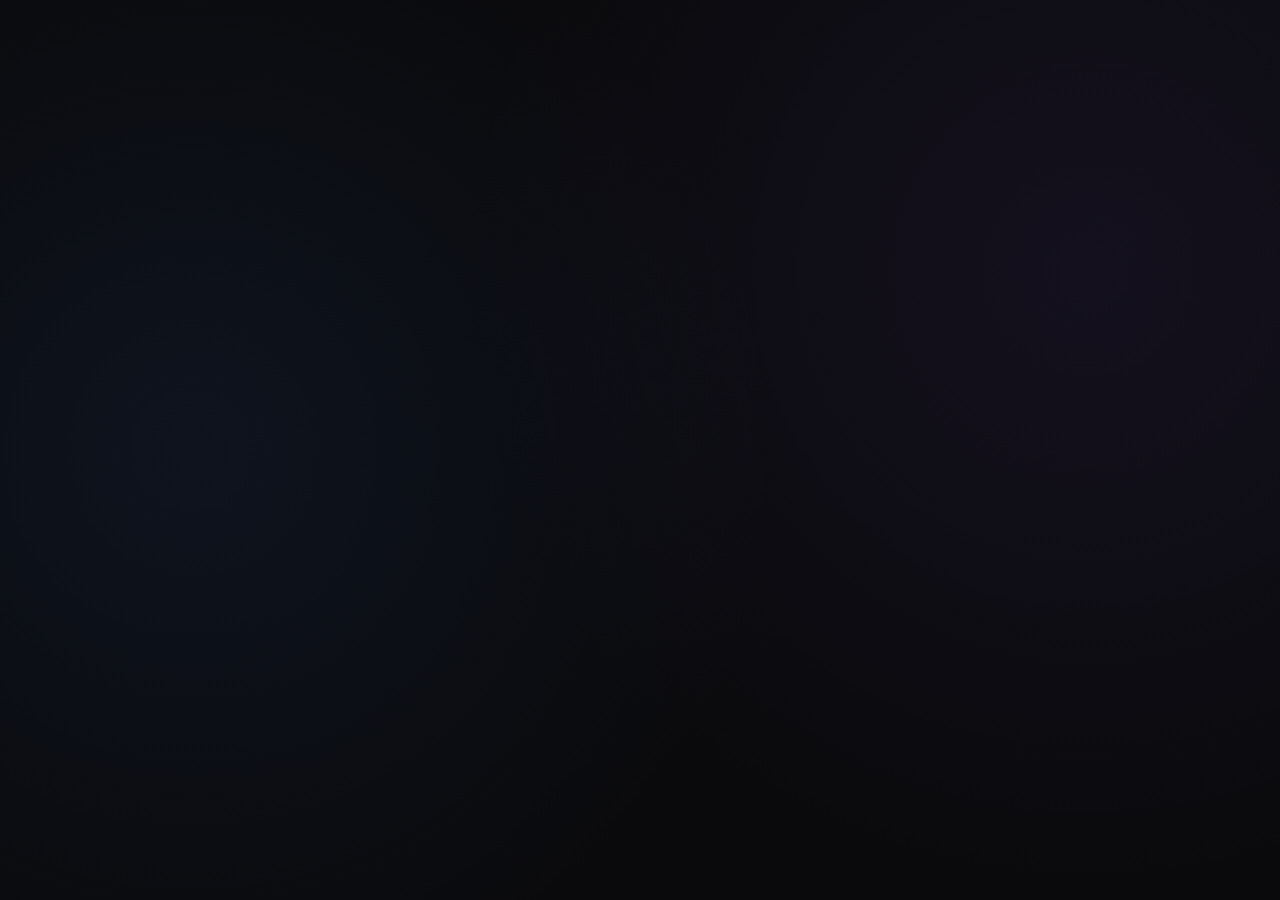
==== commit 0f05ac85: "feat: RSSフィードのバックアップ・復元機能を追加 - Feedsタブに Backup & Restore セクションを追加（Export / Import ボタン） - Export: フィー" ====
--- a/index.html
+++ b/index.html
@@ -199,6 +199,30 @@
                         <!-- Feed items will be injected here -->
                     </ul>
                 </div>
+
+                <!-- Backup & Restore -->
+                <div class="mq-settings-section">
+                    <h3>Backup &amp; Restore</h3>
+                    <div class="mq-setting-row">
+                        <div class="mq-setting-label">
+                            <span class="mq-setting-title">Export</span>
+                            <span class="mq-setting-desc">Feeds and settings to a JSON file</span>
+                        </div>
+                        <button id="mq-export-btn" class="mq-secondary-btn mini">
+                            <svg xmlns="http://www.w3.org/2000/svg" width="13" height="13" viewBox="0 0 24 24" fill="none" stroke="currentColor" stroke-width="2.5" stroke-linecap="round" stroke-linejoin="round" style="vertical-align:-2px;margin-right:4px;"><path d="M21 15v4a2 2 0 0 1-2 2H5a2 2 0 0 1-2-2v-4"></path><polyline points="7 10 12 15 17 10"></polyline><line x1="12" y1="15" x2="12" y2="3"></line></svg>Export
+                        </button>
+                    </div>
+                    <div class="mq-setting-row">
+                        <div class="mq-setting-label">
+                            <span class="mq-setting-title">Import</span>
+                            <span class="mq-setting-desc">Restore from a previously exported file</span>
+                        </div>
+                        <button id="mq-import-btn" class="mq-secondary-btn mini">
+                            <svg xmlns="http://www.w3.org/2000/svg" width="13" height="13" viewBox="0 0 24 24" fill="none" stroke="currentColor" stroke-width="2.5" stroke-linecap="round" stroke-linejoin="round" style="vertical-align:-2px;margin-right:4px;"><path d="M21 15v4a2 2 0 0 1-2 2H5a2 2 0 0 1-2-2v-4"></path><polyline points="7 10 12 15 17 10" transform="rotate(180,12,9)"></polyline><line x1="12" y1="3" x2="12" y2="15"></line></svg>Import
+                        </button>
+                        <input type="file" id="mq-import-file-input" accept=".json" style="display:none;">
+                    </div>
+                </div>
             </div>
 
             <!-- Tab 2: Article Processing -->
@@ -460,6 +484,43 @@
     </main>
 
 
+    <!-- Import Backup Dialog -->
+    <dialog id="mq-import-dialog" class="mq-dialog">
+        <div class="mq-dialog-inner">
+            <div class="mq-dialog-header">
+                <h3>Import Backup</h3>
+            </div>
+            <div class="mq-dialog-meta" id="mq-import-meta">Loading…</div>
+            <div class="mq-import-mode-options">
+                <label class="mq-import-mode-option">
+                    <input type="radio" name="mq-import-mode" value="feeds" checked>
+                    <div class="mq-import-mode-content">
+                        <span class="mq-import-mode-title">Feeds Only</span>
+                        <span class="mq-import-mode-desc">Restore the feed list only. Current appearance and general settings remain unchanged.</span>
+                    </div>
+                </label>
+                <label class="mq-import-mode-option">
+                    <input type="radio" name="mq-import-mode" value="settings">
+                    <div class="mq-import-mode-content">
+                        <span class="mq-import-mode-title">Settings Only</span>
+                        <span class="mq-import-mode-desc">Restore appearance and general settings only. Current feed list remains unchanged.</span>
+                    </div>
+                </label>
+                <label class="mq-import-mode-option">
+                    <input type="radio" name="mq-import-mode" value="full">
+                    <div class="mq-import-mode-content">
+                        <span class="mq-import-mode-title">Full Restore</span>
+                        <span class="mq-import-mode-desc">Restore feeds and all appearance / general settings. Current settings will be overwritten.</span>
+                    </div>
+                </label>
+            </div>
+            <div class="mq-dialog-footer">
+                <button id="mq-import-cancel-btn" class="mq-secondary-btn mini">Cancel</button>
+                <button id="mq-import-confirm-btn" class="mq-primary-btn mini">Import</button>
+            </div>
+        </div>
+    </dialog>
+
     <script src="script.js"></script>
 </body>
 
--- a/style.css
+++ b/style.css
@@ -470,6 +470,7 @@
     flex-direction: column;
     gap: 0.5rem;
     margin-bottom: 1.25rem;
+    padding: 0 0.75rem; /* Match section padding */
 }
 
 .mq-form-group label {
@@ -547,6 +548,7 @@
     justify-content: flex-end;
     gap: 0.75rem;
     margin-top: 1rem;
+    padding: 0 0.75rem 0.75rem 0.75rem; /* Match section padding */
 }
 
 /* Feed List Styles */
@@ -554,7 +556,7 @@
     background: var(--mq-bg-secondary);
     border: 1px solid var(--mq-border-color);
     border-radius: 16px;
-    padding: 1.25rem;
+    padding: 0; /* Align with standard mq-settings-section behavior */
     margin-bottom: 1.5rem;
 }
 
@@ -950,4 +952,155 @@
 .mq-setting-row.mq-sub-row .mq-setting-title {
     font-size: 0.8rem;
     opacity: 0.9;
-}+}
+/* ==========================================================================
+   Backup & Restore – Dialog
+   ========================================================================== */
+.mq-dialog {
+    position: fixed;
+    top: 50%;
+    left: 50%;
+    transform: translate(-50%, -50%);
+    margin: 0;
+    background: var(--mq-bg-secondary);
+    border: 1px solid var(--mq-border-color);
+    border-radius: 16px;
+    padding: 0;
+    width: 340px;
+    max-width: calc(100vw - 2rem);
+    box-shadow: var(--mq-modal-shadow);
+    color: var(--mq-text-primary);
+    font-family: var(--mq-font-sans);
+}
+
+.mq-dialog::backdrop {
+    background: rgba(0, 0, 0, 0.6);
+    backdrop-filter: blur(4px);
+}
+
+.mq-dialog-inner {
+    padding: 1.5rem;
+}
+
+.mq-dialog-header {
+    margin-bottom: 0.75rem;
+}
+
+.mq-dialog-header h3 {
+    font-size: 1.05rem;
+    font-weight: 700;
+    color: var(--mq-text-primary);
+    margin: 0;
+}
+
+.mq-dialog-meta {
+    font-size: 0.82rem;
+    color: var(--mq-text-tertiary);
+    margin-bottom: 1.25rem;
+    padding: 0.5rem 0.75rem;
+    background: var(--mq-bg-tertiary);
+    border-radius: 8px;
+    line-height: 1.5;
+}
+
+.mq-import-mode-options {
+    display: flex;
+    flex-direction: column;
+    gap: 0.6rem;
+    margin-bottom: 1.25rem;
+}
+
+.mq-import-mode-option {
+    display: flex;
+    align-items: flex-start;
+    gap: 0.75rem;
+    padding: 0.75rem 1rem;
+    border: 1px solid var(--mq-border-color);
+    border-radius: 10px;
+    cursor: pointer;
+    transition: border-color 0.2s, background 0.2s;
+    user-select: none;
+}
+
+.mq-import-mode-option:has(input:checked) {
+    border-color: var(--mq-accent-primary);
+    background: rgba(59, 130, 246, 0.06);
+}
+
+[data-theme="light"] .mq-import-mode-option:has(input:checked) {
+    background: rgba(37, 99, 235, 0.05);
+}
+
+.mq-import-mode-option input[type="radio"] {
+    margin-top: 3px;
+    accent-color: var(--mq-accent-primary);
+    flex-shrink: 0;
+    width: 15px;
+    height: 15px;
+    cursor: pointer;
+}
+
+.mq-import-mode-content {
+    display: flex;
+    flex-direction: column;
+    gap: 0.2rem;
+}
+
+.mq-import-mode-title {
+    font-size: 0.9rem;
+    font-weight: 600;
+    color: var(--mq-text-primary);
+    display: block;
+}
+
+.mq-import-mode-desc {
+    font-size: 0.78rem;
+    color: var(--mq-text-tertiary);
+    line-height: 1.45;
+    display: block;
+}
+
+.mq-dialog-footer {
+    display: flex;
+    justify-content: flex-end;
+    gap: 0.75rem;
+}
+
+/* ==========================================================================
+   Toast Notification
+   ========================================================================== */
+.mq-toast {
+    position: fixed;
+    bottom: 1.25rem;
+    left: 50%;
+    transform: translateX(-50%) translateY(0.75rem);
+    background: var(--mq-bg-secondary);
+    border: 1px solid var(--mq-border-color);
+    color: var(--mq-text-primary);
+    padding: 0.55rem 1.1rem;
+    border-radius: 24px;
+    font-size: 0.83rem;
+    font-weight: 600;
+    font-family: var(--mq-font-sans);
+    box-shadow: var(--mq-box-shadow);
+    opacity: 0;
+    transition: opacity 0.25s ease, transform 0.25s ease;
+    z-index: 9999;
+    white-space: nowrap;
+    pointer-events: none;
+}
+
+.mq-toast.mq-toast-success {
+    border-color: rgba(34, 197, 94, 0.45);
+    color: #22c55e;
+}
+
+.mq-toast.mq-toast-error {
+    border-color: rgba(239, 68, 68, 0.45);
+    color: #ef4444;
+}
+
+.mq-toast.mq-toast-visible {
+    opacity: 1;
+    transform: translateX(-50%) translateY(0);
+}
